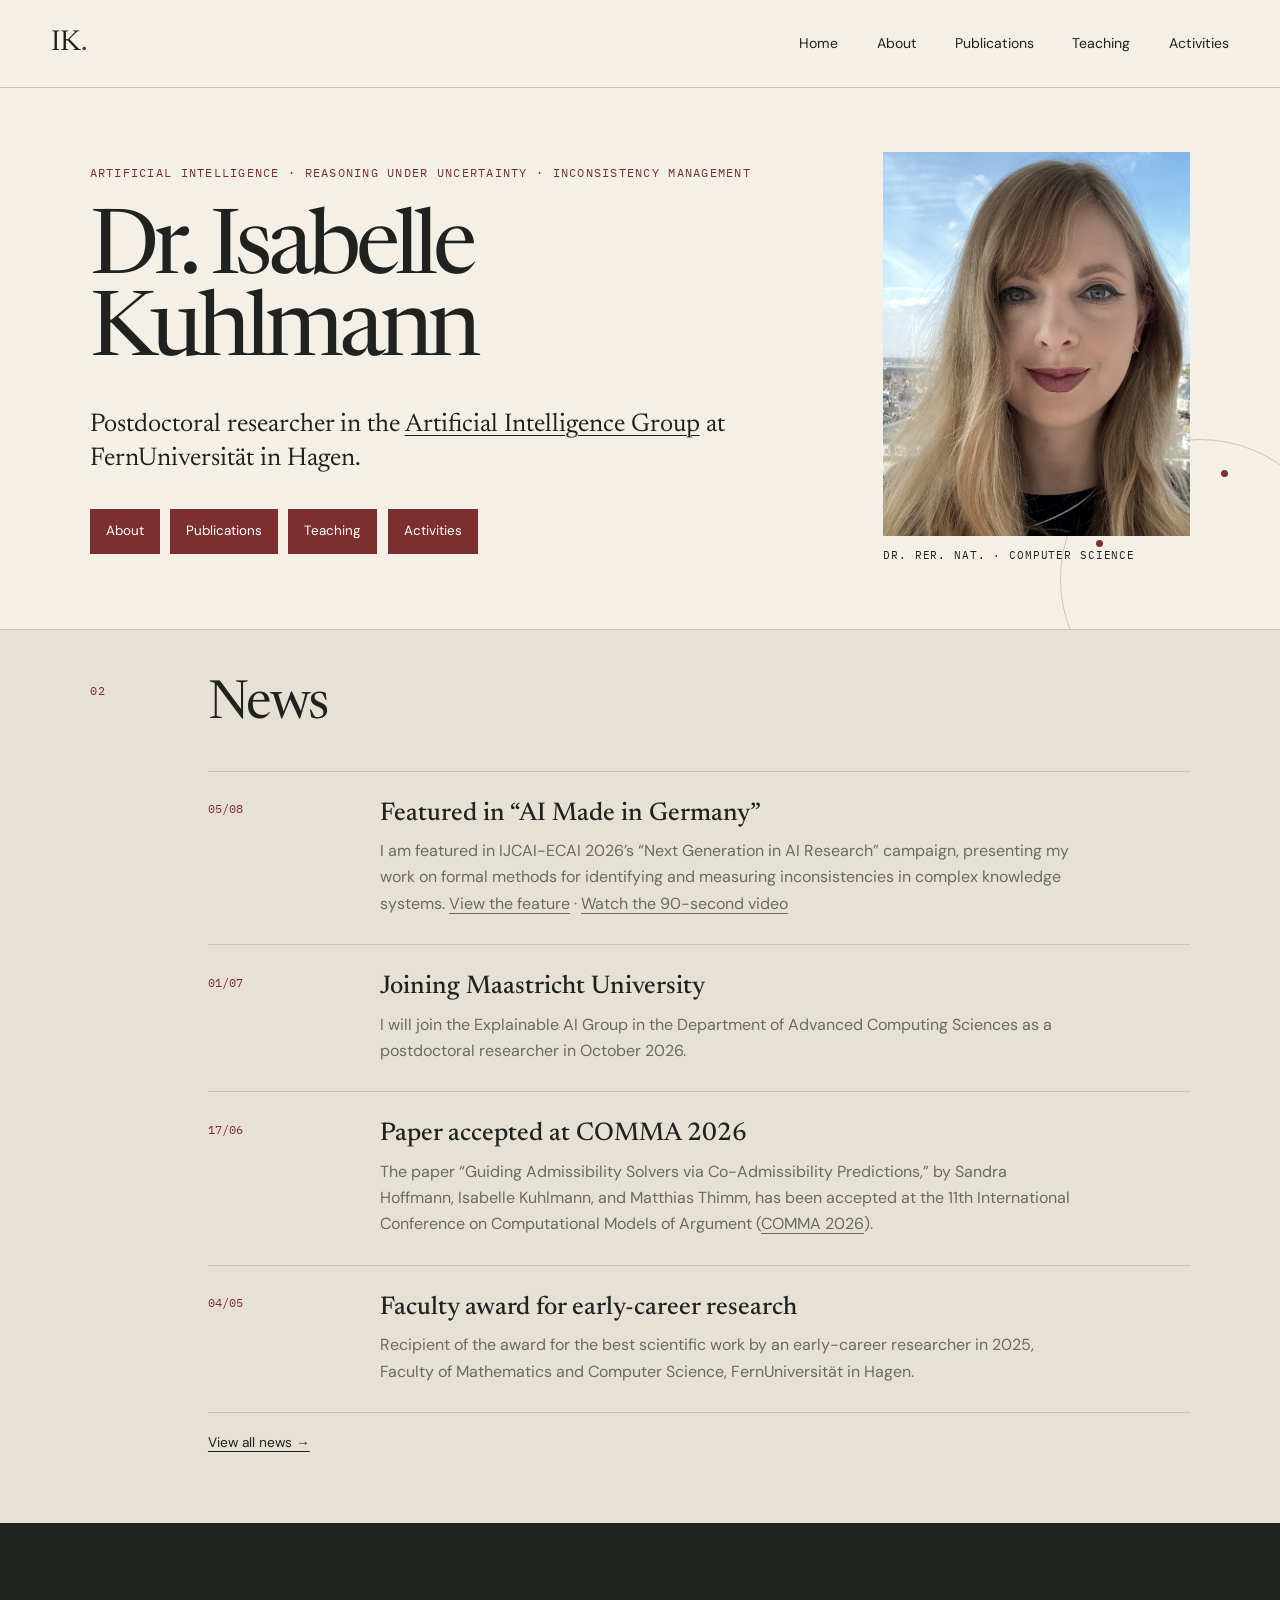
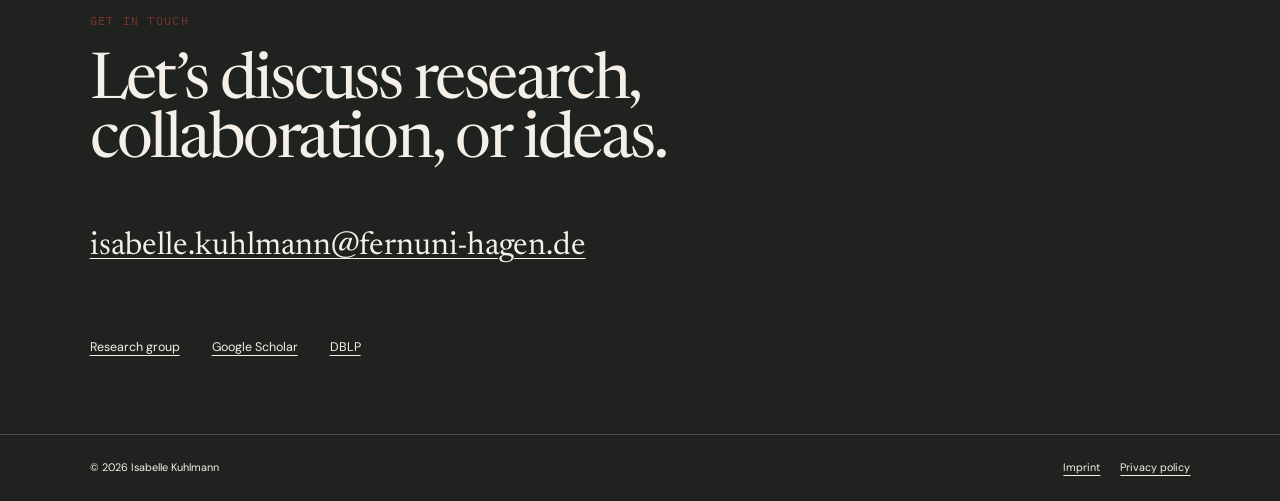
==== index.html @ b8a3dc11 "initial commit" ====
<!doctype html>
<html lang="en" data-theme="editorial">
<head>
  <meta charset="utf-8">
  <meta name="viewport" content="width=device-width, initial-scale=1">
  <meta name="description" content="Dr Isabelle Kuhlmann — postdoctoral researcher in artificial intelligence, knowledge representation, and reasoning.">
  <title>Isabelle Kuhlmann — Artificial Intelligence Researcher</title>
  <link rel="stylesheet" href="styles.css">
</head>
<body>
  <a class="skip-link" href="#main">Skip to content</a>
  <header class="site-header">
    <a class="wordmark" href="#top" aria-label="Isabelle Kuhlmann, home">IK<span>.</span></a>
    <nav id="site-nav" aria-label="Main navigation">
      <a href="index.html">Home</a><a href="about.html">About</a><a href="publications.html">Publications</a><a href="teaching.html">Teaching</a><a href="activities.html">Activities</a>
    </nav>
    <button class="menu-button" type="button" aria-expanded="false" aria-controls="site-nav">Menu</button>
  </header>

  <main id="main">
    <section class="hero" id="top">
      <div class="hero-copy">
        <p class="eyebrow">Artificial intelligence · Reasoning under uncertainty · Inconsistency management</p>
        <h1><span class="title-prefix">Dr.</span> Isabelle<br>Kuhlmann</h1>
        <p class="lead">Postdoctoral researcher in the <a href="https://www.fernuni-hagen.de/aig/en/">Artificial Intelligence Group</a> at FernUniversität in Hagen.</p>
        <div class="hero-links hero-nav">
          <a class="button" href="about.html">About</a>
          <a class="button" href="publications.html">Publications</a>
          <a class="button" href="teaching.html">Teaching</a>
          <a class="button" href="activities.html">Activities</a>
        </div>
      </div>
      <figure class="portrait-wrap">
        <div class="portrait-frame"><img src="profilbild_Isabelle_2025.JPEG" alt="Portrait of Isabelle Kuhlmann"></div>
        <figcaption>Dr. rer. nat. · Computer Science</figcaption>
      </figure>
      <div class="hero-mark" aria-hidden="true"><i></i><i></i><i></i><i></i></div>
    </section>

    <section class="section news" id="news">
      <p class="section-number">02</p>
      <div>
        <h2>News</h2>
        <article class="news-item featured"><time datetime="2026-08-05">05/08</time><div><h3>Featured in “AI Made in Germany”</h3><p>I am featured in IJCAI-ECAI 2026’s “Next Generation in AI Research” campaign, presenting my work on formal methods for identifying and measuring inconsistencies in complex knowledge systems. <a href="https://2026.ijcai.org/press/">View the feature</a> · <a href="https://www.youtube.com/watch?v=ihfejERW_9o">Watch the 90-second video</a></p></div></article>
        <article class="news-item featured"><time datetime="2026-07-01">01/07</time><div><h3>Joining Maastricht University</h3><p>I will join the Explainable AI Group in the Department of Advanced Computing Sciences as a postdoctoral researcher in October 2026.</p></div></article>
        <article class="news-item"><time datetime="2026-06-17">17/06</time><div><h3>Paper accepted at COMMA 2026</h3><p>The paper “Guiding Admissibility Solvers via Co-Admissibility Predictions,” by Sandra Hoffmann, Isabelle Kuhlmann, and Matthias Thimm, has been accepted at the 11th International Conference on Computational Models of Argument (<a href="https://comma2026.vercel.app/">COMMA 2026</a>).</p></div></article>
        <article class="news-item"><time datetime="2026-05-04">04/05</time><div><h3>Faculty award for early-career research</h3><p>Recipient of the award for the best scientific work by an early-career researcher in 2025, Faculty of Mathematics and Computer Science, FernUniversität in Hagen.</p></div></article>
        <p class="archive-link"><a class="text-link" href="news.html">View all news →</a></p>
      </div>
    </section>


    <section class="contact" id="contact"><p class="eyebrow">Get in touch</p><h2>Let’s discuss research,<br>collaboration, or ideas.</h2><a href="mailto:isabelle.kuhlmann@fernuni-hagen.de">isabelle.kuhlmann@fernuni-hagen.de</a><div class="contact-links"><a href="https://www.fernuni-hagen.de/aig/en/">Research group</a><a href="https://scholar.google.com/citations?user=nXb0bZsAAAAJ&hl=en">Google Scholar</a><a href="https://dblp.org/pid/241/6243.html">DBLP</a></div></section>
  </main>

  
  <footer><span>© <span id="year"></span> Isabelle Kuhlmann</span><div class="footer-links"><a href="imprint.html">Imprint</a><a href="privacy.html">Privacy policy</a></div></footer>
  <script src="script.js"></script>
</body>
</html>
---- styles.css ----
/* Locally hosted equivalents of the former Google Fonts webfont response. */
@font-face{font-family:"DM Sans";font-style:normal;font-weight:400 600;font-display:swap;src:url("assets/fonts/dm-sans-latin-ext.woff2") format("woff2");unicode-range:U+0100-02BA,U+02BD-02C5,U+02C7-02CC,U+02CE-02D7,U+02DD-02FF,U+0304,U+0308,U+0329,U+1D00-1DBF,U+1E00-1E9F,U+1EF2-1EFF,U+2020,U+20A0-20AB,U+20AD-20C0,U+2113,U+2C60-2C7F,U+A720-A7FF}@font-face{font-family:"DM Sans";font-style:normal;font-weight:400 600;font-display:swap;src:url("assets/fonts/dm-sans-latin.woff2") format("woff2");unicode-range:U+0000-00FF,U+0131,U+0152-0153,U+02BB-02BC,U+02C6,U+02DA,U+02DC,U+0304,U+0308,U+0329,U+2000-206F,U+20AC,U+2122,U+2191,U+2193,U+2212,U+2215,U+FEFF,U+FFFD}
@font-face{font-family:"IBM Plex Mono";font-style:normal;font-weight:400;font-display:swap;src:url("assets/fonts/ibm-plex-mono-400-latin-ext.woff2") format("woff2");unicode-range:U+0100-02BA,U+02BD-02C5,U+02C7-02CC,U+02CE-02D7,U+02DD-02FF,U+0304,U+0308,U+0329,U+1D00-1DBF,U+1E00-1E9F,U+1EF2-1EFF,U+2020,U+20A0-20AB,U+20AD-20C0,U+2113,U+2C60-2C7F,U+A720-A7FF}@font-face{font-family:"IBM Plex Mono";font-style:normal;font-weight:400;font-display:swap;src:url("assets/fonts/ibm-plex-mono-400-latin.woff2") format("woff2");unicode-range:U+0000-00FF,U+0131,U+0152-0153,U+02BB-02BC,U+02C6,U+02DA,U+02DC,U+0304,U+0308,U+0329,U+2000-206F,U+20AC,U+2122,U+2191,U+2193,U+2212,U+2215,U+FEFF,U+FFFD}@font-face{font-family:"IBM Plex Mono";font-style:normal;font-weight:500;font-display:swap;src:url("assets/fonts/ibm-plex-mono-500-latin-ext.woff2") format("woff2");unicode-range:U+0100-02BA,U+02BD-02C5,U+02C7-02CC,U+02CE-02D7,U+02DD-02FF,U+0304,U+0308,U+0329,U+1D00-1DBF,U+1E00-1E9F,U+1EF2-1EFF,U+2020,U+20A0-20AB,U+20AD-20C0,U+2113,U+2C60-2C7F,U+A720-A7FF}@font-face{font-family:"IBM Plex Mono";font-style:normal;font-weight:500;font-display:swap;src:url("assets/fonts/ibm-plex-mono-500-latin.woff2") format("woff2");unicode-range:U+0000-00FF,U+0131,U+0152-0153,U+02BB-02BC,U+02C6,U+02DA,U+02DC,U+0304,U+0308,U+0329,U+2000-206F,U+20AC,U+2122,U+2191,U+2193,U+2212,U+2215,U+FEFF,U+FFFD}
@font-face{font-family:"Newsreader";font-style:normal;font-weight:400 500;font-display:swap;src:url("assets/fonts/newsreader-latin-ext.woff2") format("woff2");unicode-range:U+0100-02BA,U+02BD-02C5,U+02C7-02CC,U+02CE-02D7,U+02DD-02FF,U+0304,U+0308,U+0329,U+1D00-1DBF,U+1E00-1E9F,U+1EF2-1EFF,U+2020,U+20A0-20AB,U+20AD-20C0,U+2113,U+2C60-2C7F,U+A720-A7FF}@font-face{font-family:"Newsreader";font-style:normal;font-weight:400 500;font-display:swap;src:url("assets/fonts/newsreader-latin.woff2") format("woff2");unicode-range:U+0000-00FF,U+0131,U+0152-0153,U+02BB-02BC,U+02C6,U+02DA,U+02DC,U+0304,U+0308,U+0329,U+2000-206F,U+20AC,U+2122,U+2191,U+2193,U+2212,U+2215,U+FEFF,U+FFFD}
:root{--paper:#f4f0e8;--ink:#20221f;--muted:#686b63;--accent:#7b302d;--line:#cac4b8;--soft:#e7e0d4;--serif:"Newsreader",Georgia,serif;--sans:"DM Sans",sans-serif;--mono:"IBM Plex Mono",monospace;--radius:0px}
*{box-sizing:border-box}html{scroll-behavior:smooth}body{margin:0;background:var(--paper);color:var(--ink);font-family:var(--sans);font-size:16px;line-height:1.65}a{color:inherit;text-decoration-thickness:1px;text-underline-offset:4px}a:hover{color:var(--accent)}.skip-link{position:absolute;left:-9999px}.skip-link:focus{left:1rem;top:1rem;z-index:20;background:var(--ink);color:var(--paper);padding:.5rem 1rem}.site-header{height:88px;display:flex;align-items:center;justify-content:space-between;padding:0 clamp(1.25rem,4vw,4.5rem);border-bottom:1px solid var(--line);position:relative;z-index:3}.wordmark{font-family:var(--serif);font-size:1.8rem;text-decoration:none}.wordmark span{color:var(--accent)}nav{display:flex;gap:clamp(1rem,3vw,2.5rem)}nav a{text-decoration:none;font-size:.88rem}.menu-button{display:none}.hero{min-height:calc(100vh - 88px);padding:clamp(4rem,9vw,8rem) clamp(1.25rem,7vw,8rem);display:grid;grid-template-columns:minmax(0,1.2fr) minmax(250px,.6fr);gap:8vw;align-items:center;position:relative;overflow:hidden}.eyebrow,.section-number{font-family:var(--mono);font-size:.72rem;letter-spacing:.11em;text-transform:uppercase;color:var(--accent)}h1,h2{font-family:var(--serif);font-weight:400;line-height:.92;margin:0}h1{font-size:clamp(5rem,11vw,10rem);letter-spacing:-.055em}h2{font-size:clamp(3rem,6vw,5.6rem);letter-spacing:-.04em}.lead{font-family:var(--serif);font-size:clamp(1.25rem,2vw,1.7rem);line-height:1.35;max-width:680px;margin:2rem 0}.hero-links{display:flex;align-items:center;gap:2rem}.hero-nav{gap:.65rem;flex-wrap:wrap}.hero-nav .button{padding:.72rem 1rem}.button{display:inline-block;background:var(--accent);color:white;text-decoration:none;padding:.85rem 1.2rem;font-size:.84rem}.button:hover{color:white;filter:brightness(1.1)}.text-link{font-size:.86rem}.portrait-wrap{margin:0;justify-self:end;position:relative}.portrait-frame{width:min(24vw,310px);aspect-ratio:4/5;overflow:hidden;background:var(--soft)}.portrait-frame img{width:100%;height:100%;object-fit:cover;object-position:center 22%;transform:scale(1.09);transform-origin:65% 22%;filter:saturate(.72) contrast(1.04)}figcaption{font-family:var(--mono);font-size:.68rem;text-transform:uppercase;letter-spacing:.08em;margin-top:.7rem}.hero-mark{position:absolute;right:-60px;bottom:-90px;width:280px;height:280px;border:1px solid var(--line);border-radius:50%;z-index:-1}.hero-mark i{position:absolute;background:var(--accent);width:7px;height:7px;border-radius:50%}.hero-mark i:nth-child(1){left:35px;top:100px}.hero-mark i:nth-child(2){left:160px;top:30px}.hero-mark i:nth-child(3){right:20px;top:150px}.hero-mark i:nth-child(4){left:90px;bottom:15px}.section{display:grid;grid-template-columns:minmax(40px,1fr) minmax(0,5fr);gap:4vw;padding:clamp(5rem,9vw,9rem) clamp(1.25rem,7vw,8rem);border-top:1px solid var(--line)}.section>div{max-width:1100px}.section-number{margin:0;align-self:start}.section h2{margin-bottom:2.5rem}.large-copy{font-family:var(--serif);font-size:clamp(1.7rem,3vw,2.6rem);line-height:1.3;max-width:950px}.intro>div>p:not(.large-copy){max-width:700px;color:var(--muted)}.topic-list{display:flex;flex-wrap:wrap;gap:.6rem;margin-top:2.5rem}.topic-list span{border:1px solid var(--line);padding:.45rem .75rem;border-radius:40px;font-size:.78rem}.news{background:var(--soft)}.news-item{display:grid;grid-template-columns:140px 1fr;gap:2rem;padding:1.7rem 0;border-top:1px solid var(--line)}.news-archive{row-gap:0}.news-item:last-of-type{border-bottom:1px solid var(--line)}.news-item time{font-family:var(--mono);font-size:.72rem;color:var(--accent)}.news-item h3{font-family:var(--serif);font-weight:500;font-size:1.6rem;margin:-.4rem 0 .2rem}.news-item p{color:var(--muted);margin:0;max-width:700px}.section-heading{display:flex;justify-content:space-between;align-items:flex-start;gap:2rem}.section-heading h2{margin-bottom:.5rem}.section-heading p{color:var(--muted)}.external-links{display:flex;flex-direction:column;align-items:flex-end;font-size:.78rem;gap:.4rem}.pub-year{display:grid;grid-template-columns:100px 1fr;border-top:1px solid var(--line);padding:2rem 0}.pub-year h3{font-family:var(--mono);font-weight:400;color:var(--accent);margin:0}.pub-year ol{list-style:none;margin:0;padding:0;counter-reset:item}.pub-year li{counter-increment:item;padding:0 0 1.5rem 2.8rem;position:relative}.pub-year li::before{content:counter(item,decimal-leading-zero);position:absolute;left:0;top:.15rem;font-family:var(--mono);font-size:.67rem;color:var(--muted)}.pub-year p{margin:0;line-height:1.5;color:var(--muted)}.pub-year p>strong:first-child{color:var(--ink)}.pub-entry-year{font-style:normal}.pub-year strong{font-family:var(--serif);font-size:1.12rem;font-weight:500}.pub-year u{text-decoration-color:var(--accent);text-decoration-thickness:2px}.pub-year em{color:var(--accent)}details{border-top:1px solid var(--line)}summary{cursor:pointer;padding:1.4rem 0;font-family:var(--serif);font-size:1.25rem}summary span{float:right;font-family:var(--mono);font-size:.65rem;color:var(--muted)}.profile-grid{display:grid;grid-template-columns:1fr 1fr;gap:6vw;margin-bottom:0}.profile-grid h3{font-family:var(--mono);font-size:.72rem;text-transform:uppercase;color:var(--accent)}dl>div{display:grid;grid-template-columns:115px 1fr;padding:1rem 0;border-top:1px solid var(--line)}dl>div:last-child{border-bottom:1px solid var(--line)}dt{font-family:var(--mono);font-size:.67rem;color:var(--muted)}dd{margin:0;font-family:var(--serif);font-size:1.2rem;line-height:1.25}dd span{font-family:var(--sans);font-size:.78rem;color:var(--muted)}.outline{background:transparent;color:var(--accent);border:1px solid var(--accent)}.outline:hover{color:white;background:var(--accent)}.contact{background:var(--ink);color:var(--paper);padding:clamp(5rem,9vw,9rem) clamp(1.25rem,7vw,8rem)}.contact h2{font-size:clamp(3rem,8vw,7rem);margin:1.5rem 0 3rem}.contact>a{font-family:var(--serif);font-size:clamp(1.2rem,3vw,2rem);overflow-wrap:anywhere}.contact-links{display:flex;gap:2rem;margin-top:4rem;font-size:.78rem}footer{display:flex;justify-content:space-between;background:var(--ink);color:var(--paper);border-top:1px solid #ffffff33;padding:1.5rem clamp(1.25rem,7vw,8rem);font-size:.68rem}
@media(max-width:760px){.site-header nav{display:none}.menu-button{display:block;background:none;border:1px solid var(--line);color:var(--ink);font:inherit;padding:.5rem .7rem;cursor:pointer}.site-header.menu-open nav{display:flex;position:absolute;top:100%;left:0;right:0;flex-direction:column;gap:0;padding:.65rem clamp(1.25rem,4vw,4.5rem);background:var(--paper);border-bottom:1px solid var(--line);box-shadow:0 10px 24px #0002}.site-header.menu-open nav a{padding:.6rem 0}.hero{grid-template-columns:1fr;padding-top:4rem}.portrait-wrap{justify-self:start}.portrait-frame{width:min(48vw,200px)}.section{grid-template-columns:1fr}.section-number{margin-bottom:0}.section-heading,.profile-grid{display:block}.external-links{align-items:flex-start;margin-bottom:2rem}.pub-year{grid-template-columns:1fr}.pub-year h3{margin-bottom:1rem}.news-item{grid-template-columns:1fr;gap:.4rem}.hero-links,.contact-links{flex-wrap:wrap}footer{display:block}.footer-links{margin-top:.6rem}}
@media(prefers-reduced-motion:reduce){html{scroll-behavior:auto}}
h1{font-size:clamp(3.2rem,7vw,6.2rem)}h2{font-size:clamp(2.2rem,4.2vw,3.8rem)}.contact h2{font-size:clamp(2.2rem,5vw,4.5rem)}.page-hero h1{font-size:clamp(3rem,6vw,5.4rem)}.title-prefix{font-size:1em;vertical-align:baseline;letter-spacing:inherit}.hero-copy>.eyebrow{margin:0 0 1.8rem}
.page-cards{display:grid;grid-template-columns:repeat(3,1fr);gap:1rem}.page-cards>a{border:1px solid var(--line);padding:1.5rem;text-decoration:none;min-height:260px;display:flex;flex-direction:column}.page-cards span,.page-kicker{font-family:var(--mono);font-size:.65rem;text-transform:uppercase;letter-spacing:.08em;color:var(--accent)}.page-cards h3{font-family:var(--serif);font-size:1.8rem;font-weight:500;margin:2rem 0 .5rem}.page-cards p{color:var(--muted);margin:0}.page-cards b{margin-top:auto;padding-top:1.5rem;font-size:.75rem}.page-hero{padding:clamp(4rem,8vw,7rem) clamp(1.25rem,7vw,8rem);border-bottom:1px solid var(--line)}.page-hero h1{font-size:clamp(3.5rem,7vw,6.5rem);margin:.5rem 0 1rem}.page-hero p{max-width:700px;color:var(--muted);font-size:1.1rem}.page-content{padding-top:4rem}.content-group{margin-bottom:4rem}.section .content-group:last-child{margin-bottom:0}.page-hero~.section>.section-number{margin-top:.4rem}.section>div>.content-group:first-child>h3{margin-top:0}.content-group>h3{font-family:var(--serif);font-size:2rem;font-weight:500;border-bottom:1px solid var(--line);padding-bottom:.7rem}.activity-row,.teaching-row{display:grid;grid-template-columns:130px 1fr;gap:2rem;padding:1.1rem 0;border-bottom:1px solid var(--line)}.activity-row time,.teaching-row time{font-family:var(--mono);font-size:.7rem;color:var(--accent)}.activity-row p,.teaching-row p{margin:0}.activity-row strong,.teaching-row strong{font-family:var(--serif);font-size:1.1rem;font-weight:500}@media(max-width:760px){.page-cards{grid-template-columns:1fr}.activity-row,.teaching-row{grid-template-columns:1fr;gap:.3rem}}
.legal-content{max-width:850px}.legal-content h2{font-family:var(--serif);font-size:clamp(1.6rem,2.5vw,2.15rem);font-weight:500;line-height:1.2;margin:2.5rem 0 .8rem}.legal-content h2:first-child{margin-top:0}.legal-content address{font-style:normal;margin:1rem 0}.legal-content li+li{margin-top:.35rem}.footer-links{display:flex;gap:1.25rem;flex-wrap:wrap}.hero{min-height:auto;padding-top:clamp(2.8rem,5vw,4.5rem);padding-bottom:clamp(2.8rem,5vw,4.5rem)}.section{grid-template-columns:minmax(48px,80px) minmax(0,1fr);gap:clamp(1.5rem,3vw,3rem);padding-top:clamp(2.5rem,4vw,4rem);padding-bottom:clamp(2.5rem,4vw,4rem)}.section>div{width:100%;max-width:1280px}.page-hero{padding-top:clamp(3rem,5vw,5rem);padding-bottom:clamp(3rem,5vw,5rem)}.contact{padding-top:clamp(3.5rem,6vw,6rem);padding-bottom:clamp(3.5rem,6vw,6rem)}.activity-row{grid-template-columns:90px minmax(0,1fr);gap:1.25rem}@media(max-width:760px){.section,.activity-row{grid-template-columns:1fr}.activity-row{gap:.3rem}.hero{padding-top:2.5rem;padding-bottom:3.5rem}}
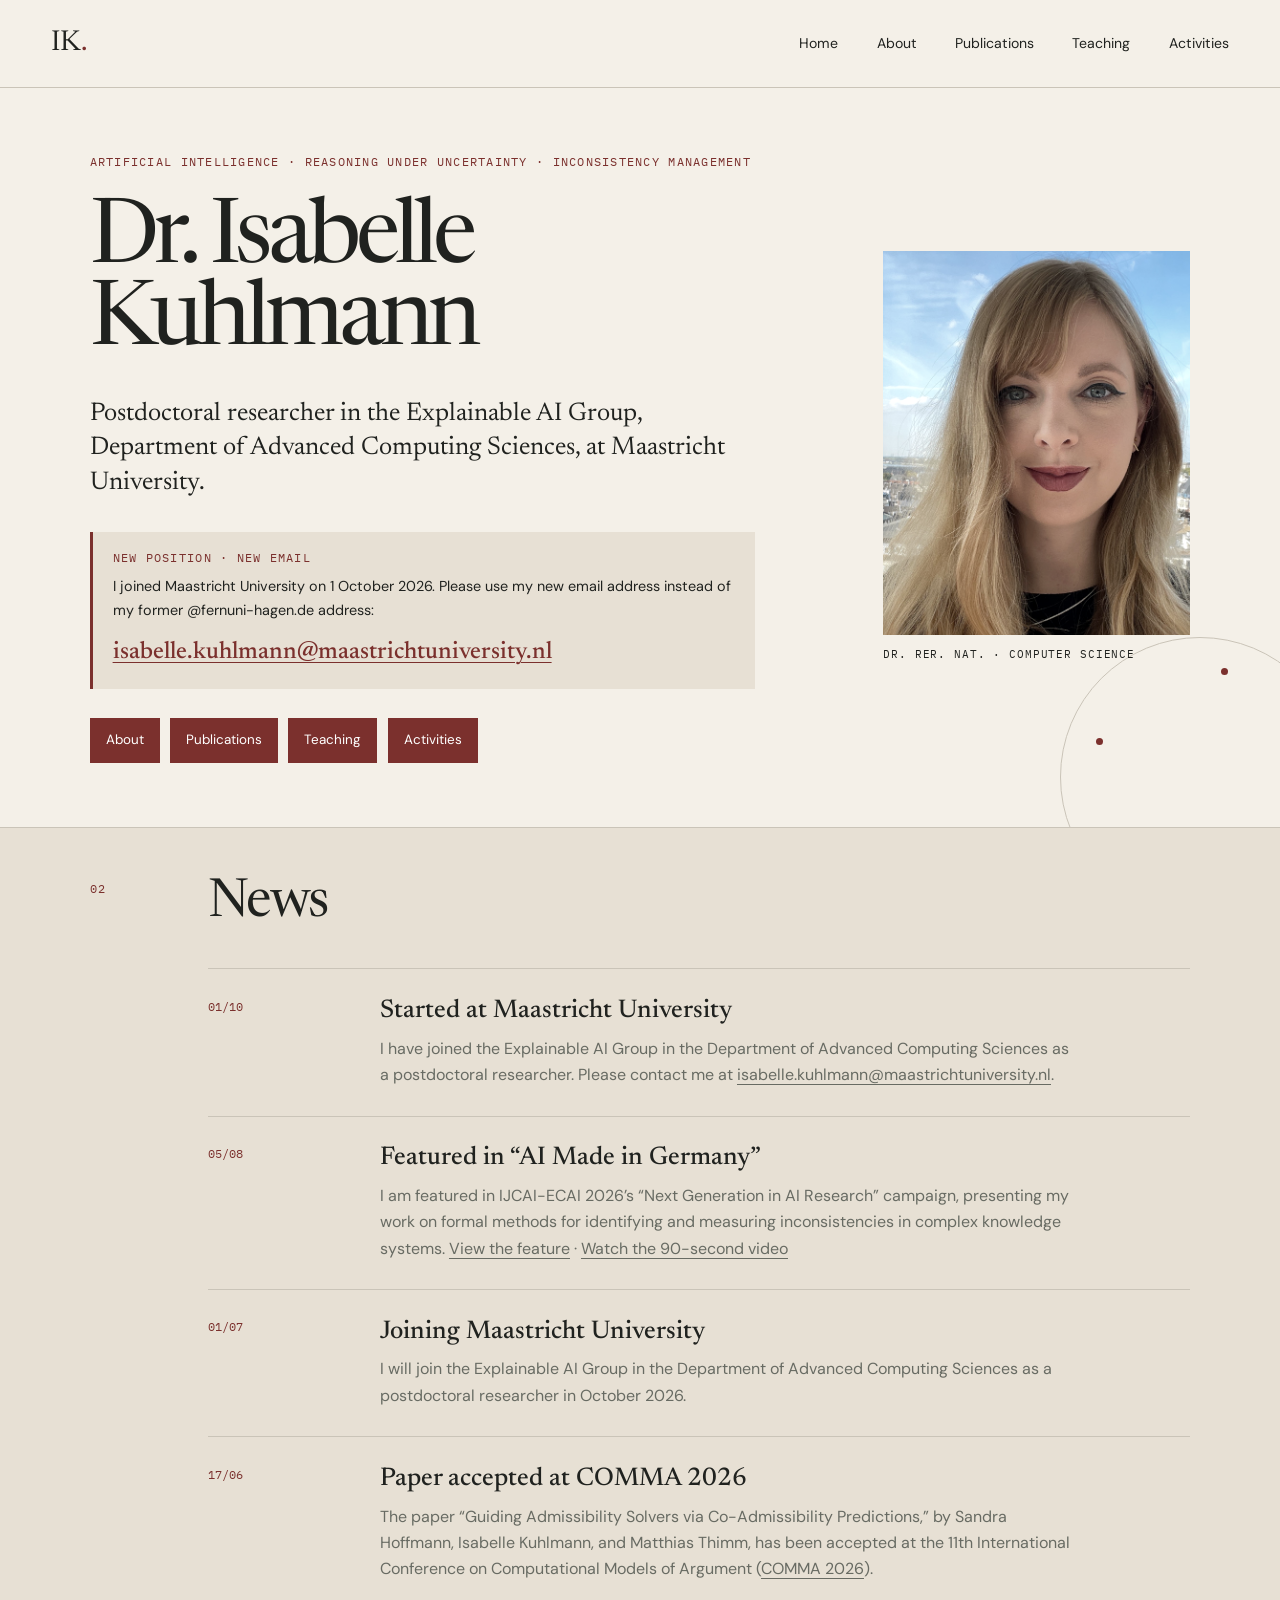
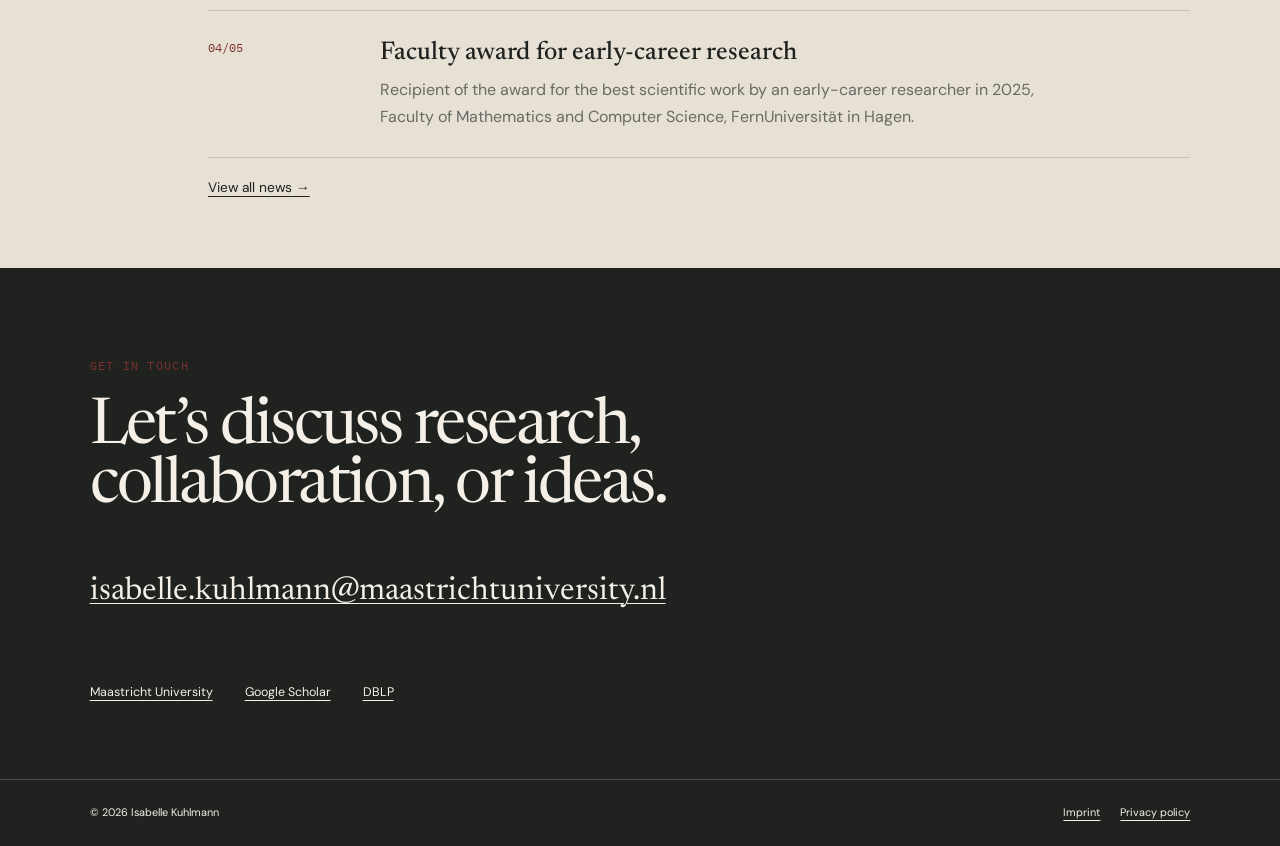
==== commit 6f3db3d3: "Update Maastricht affiliation and highlight new contact email" ====
--- a/index.html
+++ b/index.html
@@ -22,7 +22,12 @@
       <div class="hero-copy">
         <p class="eyebrow">Artificial intelligence · Reasoning under uncertainty · Inconsistency management</p>
         <h1><span class="title-prefix">Dr.</span> Isabelle<br>Kuhlmann</h1>
-        <p class="lead">Postdoctoral researcher in the <a href="https://www.fernuni-hagen.de/aig/en/">Artificial Intelligence Group</a> at FernUniversität in Hagen.</p>
+        <p class="lead">Postdoctoral researcher in the Explainable AI Group, Department of Advanced Computing Sciences, at Maastricht University.</p>
+        <aside class="contact-notice" aria-labelledby="contact-notice-title">
+          <p class="eyebrow" id="contact-notice-title">New position · New email</p>
+          <p>I joined Maastricht University on 1 October 2026. Please use my new email address instead of my former @fernuni-hagen.de address:</p>
+          <a href="mailto:isabelle.kuhlmann@maastrichtuniversity.nl">isabelle.kuhlmann@maastrichtuniversity.nl</a>
+        </aside>
         <div class="hero-links hero-nav">
           <a class="button" href="about.html">About</a>
           <a class="button" href="publications.html">Publications</a>
@@ -41,6 +46,7 @@
       <p class="section-number">02</p>
       <div>
         <h2>News</h2>
+        <article class="news-item featured"><time datetime="2026-10-01">01/10</time><div><h3>Started at Maastricht University</h3><p>I have joined the Explainable AI Group in the Department of Advanced Computing Sciences as a postdoctoral researcher. Please contact me at <a href="mailto:isabelle.kuhlmann@maastrichtuniversity.nl">isabelle.kuhlmann@maastrichtuniversity.nl</a>.</p></div></article>
         <article class="news-item featured"><time datetime="2026-08-05">05/08</time><div><h3>Featured in “AI Made in Germany”</h3><p>I am featured in IJCAI-ECAI 2026’s “Next Generation in AI Research” campaign, presenting my work on formal methods for identifying and measuring inconsistencies in complex knowledge systems. <a href="https://2026.ijcai.org/press/">View the feature</a> · <a href="https://www.youtube.com/watch?v=ihfejERW_9o">Watch the 90-second video</a></p></div></article>
         <article class="news-item featured"><time datetime="2026-07-01">01/07</time><div><h3>Joining Maastricht University</h3><p>I will join the Explainable AI Group in the Department of Advanced Computing Sciences as a postdoctoral researcher in October 2026.</p></div></article>
         <article class="news-item"><time datetime="2026-06-17">17/06</time><div><h3>Paper accepted at COMMA 2026</h3><p>The paper “Guiding Admissibility Solvers via Co-Admissibility Predictions,” by Sandra Hoffmann, Isabelle Kuhlmann, and Matthias Thimm, has been accepted at the 11th International Conference on Computational Models of Argument (<a href="https://comma2026.vercel.app/">COMMA 2026</a>).</p></div></article>
@@ -50,7 +56,7 @@
     </section>
 
 
-    <section class="contact" id="contact"><p class="eyebrow">Get in touch</p><h2>Let’s discuss research,<br>collaboration, or ideas.</h2><a href="mailto:isabelle.kuhlmann@fernuni-hagen.de">isabelle.kuhlmann@fernuni-hagen.de</a><div class="contact-links"><a href="https://www.fernuni-hagen.de/aig/en/">Research group</a><a href="https://scholar.google.com/citations?user=nXb0bZsAAAAJ&hl=en">Google Scholar</a><a href="https://dblp.org/pid/241/6243.html">DBLP</a></div></section>
+    <section class="contact" id="contact"><p class="eyebrow">Get in touch</p><h2>Let’s discuss research,<br>collaboration, or ideas.</h2><a href="mailto:isabelle.kuhlmann@maastrichtuniversity.nl">isabelle.kuhlmann@maastrichtuniversity.nl</a><div class="contact-links"><a href="https://www.maastrichtuniversity.nl/">Maastricht University</a><a href="https://scholar.google.com/citations?user=nXb0bZsAAAAJ&hl=en">Google Scholar</a><a href="https://dblp.org/pid/241/6243.html">DBLP</a></div></section>
   </main>
 
   
--- a/styles.css
+++ b/styles.css
@@ -9,3 +9,5 @@
 h1{font-size:clamp(3.2rem,7vw,6.2rem)}h2{font-size:clamp(2.2rem,4.2vw,3.8rem)}.contact h2{font-size:clamp(2.2rem,5vw,4.5rem)}.page-hero h1{font-size:clamp(3rem,6vw,5.4rem)}.title-prefix{font-size:1em;vertical-align:baseline;letter-spacing:inherit}.hero-copy>.eyebrow{margin:0 0 1.8rem}
 .page-cards{display:grid;grid-template-columns:repeat(3,1fr);gap:1rem}.page-cards>a{border:1px solid var(--line);padding:1.5rem;text-decoration:none;min-height:260px;display:flex;flex-direction:column}.page-cards span,.page-kicker{font-family:var(--mono);font-size:.65rem;text-transform:uppercase;letter-spacing:.08em;color:var(--accent)}.page-cards h3{font-family:var(--serif);font-size:1.8rem;font-weight:500;margin:2rem 0 .5rem}.page-cards p{color:var(--muted);margin:0}.page-cards b{margin-top:auto;padding-top:1.5rem;font-size:.75rem}.page-hero{padding:clamp(4rem,8vw,7rem) clamp(1.25rem,7vw,8rem);border-bottom:1px solid var(--line)}.page-hero h1{font-size:clamp(3.5rem,7vw,6.5rem);margin:.5rem 0 1rem}.page-hero p{max-width:700px;color:var(--muted);font-size:1.1rem}.page-content{padding-top:4rem}.content-group{margin-bottom:4rem}.section .content-group:last-child{margin-bottom:0}.page-hero~.section>.section-number{margin-top:.4rem}.section>div>.content-group:first-child>h3{margin-top:0}.content-group>h3{font-family:var(--serif);font-size:2rem;font-weight:500;border-bottom:1px solid var(--line);padding-bottom:.7rem}.activity-row,.teaching-row{display:grid;grid-template-columns:130px 1fr;gap:2rem;padding:1.1rem 0;border-bottom:1px solid var(--line)}.activity-row time,.teaching-row time{font-family:var(--mono);font-size:.7rem;color:var(--accent)}.activity-row p,.teaching-row p{margin:0}.activity-row strong,.teaching-row strong{font-family:var(--serif);font-size:1.1rem;font-weight:500}@media(max-width:760px){.page-cards{grid-template-columns:1fr}.activity-row,.teaching-row{grid-template-columns:1fr;gap:.3rem}}
 .legal-content{max-width:850px}.legal-content h2{font-family:var(--serif);font-size:clamp(1.6rem,2.5vw,2.15rem);font-weight:500;line-height:1.2;margin:2.5rem 0 .8rem}.legal-content h2:first-child{margin-top:0}.legal-content address{font-style:normal;margin:1rem 0}.legal-content li+li{margin-top:.35rem}.footer-links{display:flex;gap:1.25rem;flex-wrap:wrap}.hero{min-height:auto;padding-top:clamp(2.8rem,5vw,4.5rem);padding-bottom:clamp(2.8rem,5vw,4.5rem)}.section{grid-template-columns:minmax(48px,80px) minmax(0,1fr);gap:clamp(1.5rem,3vw,3rem);padding-top:clamp(2.5rem,4vw,4rem);padding-bottom:clamp(2.5rem,4vw,4rem)}.section>div{width:100%;max-width:1280px}.page-hero{padding-top:clamp(3rem,5vw,5rem);padding-bottom:clamp(3rem,5vw,5rem)}.contact{padding-top:clamp(3.5rem,6vw,6rem);padding-bottom:clamp(3.5rem,6vw,6rem)}.activity-row{grid-template-columns:90px minmax(0,1fr);gap:1.25rem}@media(max-width:760px){.section,.activity-row{grid-template-columns:1fr}.activity-row{gap:.3rem}.hero{padding-top:2.5rem;padding-bottom:3.5rem}}
+
+.contact-notice{margin:0 0 1.8rem;padding:1rem 1.25rem;border-left:3px solid var(--accent);background:var(--soft)}.contact-notice .eyebrow{margin:0 0 .5rem}.contact-notice p:not(.eyebrow){margin:0 0 .65rem;font-size:.9rem}.contact-notice>a{font-family:var(--serif);font-size:clamp(1.2rem,2vw,1.5rem);font-weight:500;color:var(--accent);overflow-wrap:anywhere}.news-item a,.legal-content a{overflow-wrap:anywhere}
